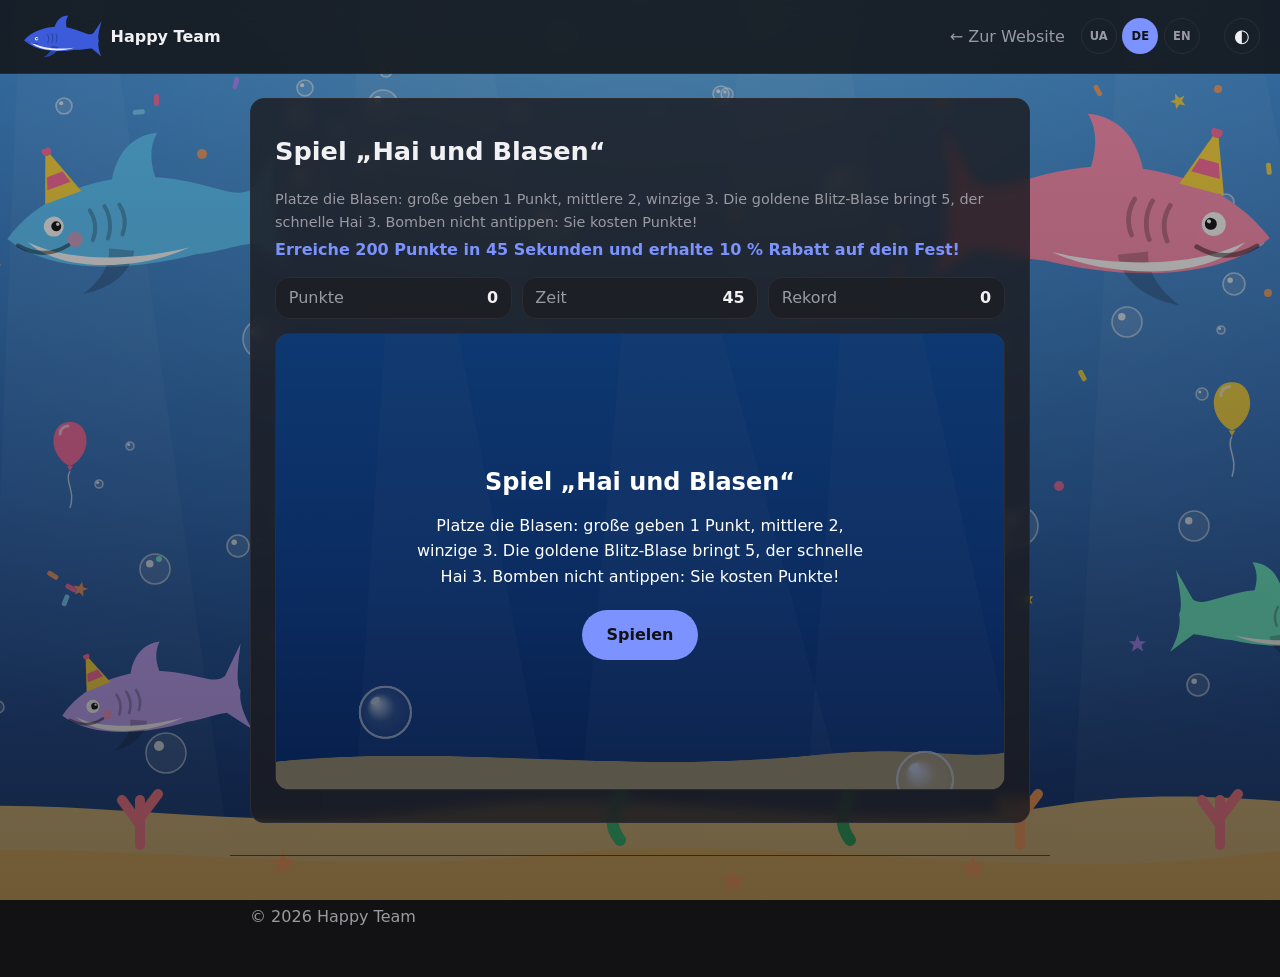
==== game.html @ 8b11d384 "Team: cleaner background around Sofiia's hair Co-Authored-By: Claude Sonnet 5.5 <noreply@anthropic.c" ====
<!doctype html>
<html lang="uk" data-theme="dark" data-title-key="game.page.title" data-desc-key="game.page.desc">
<head>
  <meta charset="utf-8">
  <meta name="viewport" content="width=device-width, initial-scale=1">
  <title>Гра «Акула та бульбашки»</title>
  <meta name="description" content="Проста гра для дітей: лопай бульбашки та лови акулу в ковпачку.">
  <meta property="og:title" content="Гра «Акула та бульбашки»">
  <meta property="og:description" content="Проста гра для дітей: лопай бульбашки та лови акулу в ковпачку.">
  <meta property="og:type" content="website">
  <link rel="icon" type="image/svg+xml" href="logo.svg">
  <script>document.documentElement.classList.add("i18n-pending");setTimeout(function(){document.documentElement.classList.remove("i18n-pending")},2500)</script>
  <link rel="stylesheet" href="style.css?v=20261071">
</head>
<body>
  <header class="header">
    <a class="logo" href="index.html" aria-label="На початок" data-i18n-aria="logo.aria">
      <img src="logo.svg" alt="Логотип акули" data-i18n-alt="logo.alt" width="82" height="44">
      <span data-i18n="logo.text">Happy Team</span>
    </a>
    <nav class="nav" aria-label="Основна навігація" data-i18n-aria="nav.aria">
      <a href="index.html" data-i18n="game.back">← На сайт</a>
    </nav>
    <div class="lang-switch" id="langSwitch" role="group" aria-label="Мова">
      <button type="button" data-lang="uk" aria-pressed="true">UA</button>
      <button type="button" data-lang="de" aria-pressed="false">DE</button>
      <button type="button" data-lang="en" aria-pressed="false">EN</button>
    </div>
    <button class="theme-toggle" id="themeToggle" type="button" aria-label="Змінити тему" data-i18n-aria="theme.aria">◐</button>
  </header>

  <main id="top">
    <section class="section game-wrap">
      <h1 class="game-title" data-i18n="game.page.title">Гра «Акула та бульбашки»</h1>
      <p class="price-note" data-i18n="game.hint">Лопай бульбашки: великі дають 1 бал, середні 2, мініатюрні 3. Золота блискавична бульбашка дає 5, швидка акула 3. Бомби не чіпай: вони забирають бали!</p>

      <p class="goal" id="goalText"></p>

      <div class="hud">
        <div><span data-i18n="game.score">Очки</span> <b id="score">0</b></div>
        <div><span data-i18n="game.time">Час</span> <b id="time">45</b></div>
        <div><span data-i18n="game.best">Рекорд</span> <b id="best">0</b></div>
      </div>

      <div class="stage">
        <canvas id="game" width="1600" height="1000" aria-label="Гра: лопай бульбашки" role="img"></canvas>
        <div class="overlay" id="overlay">
          <h2 id="overlayTitle" data-i18n="game.page.title">Гра «Акула та бульбашки»</h2>
          <p id="overlayText" data-i18n="game.hint">Лопай бульбашки: великі дають 1 бал, середні 2, мініатюрні 3. Золота блискавична бульбашка дає 5, швидка акула 3. Бомби не чіпай: вони забирають бали!</p>
          <button class="btn" id="startBtn" type="button" data-i18n="game.start">Грати</button>
          <a class="btn" id="discountBtn" href="#" target="_blank" rel="noopener" hidden data-i18n="game.discount.btn">Забрати знижку у WhatsApp</a>
        </div>
      </div>
    </section>
  </main>

  <footer class="footer">
    <p>© <span id="year"></span> <span data-i18n="footer.name">Happy Team</span></p>
  </footer>

  <script src="i18n.js?v=20261071"></script>
  <script src="game.js?v=20261071"></script>
</body>
</html>
---- style.css ----
:root {
  --bg: #fafaf8;
  --surface: #ffffff;
  --text: #1c1c1e;
  --muted: #6b6b70;
  --accent: #3b5bdb;
  --border: #e4e4e0;
  --radius: 14px;
  --max: 820px;
}

:root[data-theme="dark"] {
  --bg: #121214;
  --surface: #1c1c20;
  --text: #f1f1f3;
  --muted: #9a9aa2;
  --accent: #7c93ff;
  --border: #2c2c32;
}

* { box-sizing: border-box; }

html { scroll-behavior: smooth; }

:root[data-theme="light"] body {
  background-image:
    linear-gradient(color-mix(in srgb, var(--bg) 6%, transparent), color-mix(in srgb, var(--bg) 16%, transparent)),
    url("bg-light.svg");
}

body {
  margin: 0;
  background-color: var(--bg);
  background-image:
    linear-gradient(color-mix(in srgb, var(--bg) 30%, transparent), color-mix(in srgb, var(--bg) 55%, transparent)),
    url("bg.svg");
  background-size: cover;
  background-position: center;
  background-attachment: fixed;
  color: var(--text);
  font-family: system-ui, -apple-system, "Segoe UI", Roboto, sans-serif;
  line-height: 1.6;
  transition: background .3s, color .3s;
}

a { color: var(--accent); text-decoration: none; }
a:hover { text-decoration: underline; }

.header {
  position: sticky;
  top: 0;
  z-index: 10;
  display: flex;
  align-items: center;
  gap: 1.5rem;
  padding: .9rem 1.25rem;
  background: color-mix(in srgb, var(--bg) 85%, transparent);
  backdrop-filter: blur(10px);
  border-bottom: 1px solid var(--border);
}

.logo { display: flex; align-items: center; gap: .5rem; font-weight: 700; color: var(--text); }
.logo:hover { text-decoration: none; }
.logo img { display: block; height: 44px; width: auto; }
.nav { display: flex; gap: 1.25rem; margin-left: auto; }
.nav a { color: var(--muted); white-space: nowrap; }
.nav a:hover { color: var(--text); text-decoration: none; }

.theme-toggle {
  background: none;
  border: 1px solid var(--border);
  color: var(--text);
  width: 36px;
  height: 36px;
  border-radius: 50%;
  font-size: 1.1rem;
  cursor: pointer;
}

main, .footer { max-width: var(--max); margin: 0 auto; padding: 0 1.25rem; }

.hero {
  margin: 4rem 0 1.5rem;
  padding: 2.5rem 1.5rem 3rem;
  background: color-mix(in srgb, var(--surface) 82%, transparent);
  backdrop-filter: blur(6px);
  border: 1px solid var(--border);
  border-radius: var(--radius);
}
.eyebrow { color: var(--accent); font-weight: 600; margin: 0; }
.hero h1 { font-size: clamp(2.4rem, 8vw, 4rem); line-height: 1.1; margin: .3rem 0 1rem; }
.lead { font-size: 1.2rem; color: var(--muted); max-width: 36rem; }

.btn {
  display: inline-block;
  margin-top: 1rem;
  padding: .75rem 1.5rem;
  background: var(--accent);
  color: #fff;
  border-radius: 999px;
  font-weight: 600;
  transition: transform .2s;
}
.btn:hover { transform: translateY(-2px); text-decoration: none; }
:root[data-theme="dark"] .btn { color: #121214; }

.section {
  margin: 1.5rem 0;
  padding: 2rem 1.5rem;
  scroll-margin-top: 4rem;
  background: color-mix(in srgb, var(--surface) 82%, transparent);
  backdrop-filter: blur(6px);
  border: 1px solid var(--border);
  border-radius: var(--radius);
}
.section h2 { font-size: 1.6rem; margin: 0 0 1rem; }

.cards { display: grid; gap: 1rem; grid-template-columns: repeat(auto-fit, minmax(220px, 1fr)); }
.card {
  background: var(--surface);
  border: 1px solid var(--border);
  border-radius: var(--radius);
  padding: 1.25rem;
}
.card h3 { margin: 0 0 .4rem; }
.card p { margin: 0; color: var(--muted); }

.contacts { list-style: none; padding: 0; margin: 0; display: grid; gap: .6rem; }
.contacts li { display: flex; gap: 1rem; border-bottom: 1px solid var(--border); padding-bottom: .6rem; }
.contacts span { color: var(--muted); min-width: 6rem; }

.footer { margin-top: 2rem; padding-top: 2rem; padding-bottom: 2rem; color: var(--muted); border-top: 1px solid var(--border); }

.reveal { opacity: 0; transform: translateY(16px); transition: opacity .6s, transform .6s; }
.reveal.visible { opacity: 1; transform: none; }

@media (max-width: 520px) {
  .header { gap: .75rem; padding-inline: .9rem; }
  .nav { gap: .7rem; font-size: .85rem; }
  .logo span { display: none; }
  .hero { margin-top: 2rem; }
}

@media (prefers-reduced-motion: reduce) {
  html { scroll-behavior: auto; }
  .reveal { opacity: 1; transform: none; transition: none; }
}

.bubbles {
  --bubble-rim: rgba(255, 255, 255, .75);
  --bubble-shine: rgba(255, 255, 255, .95);
  --bubble-fill: rgba(255, 255, 255, .14);
  position: fixed;
  inset: 0;
  z-index: 5;
  overflow: hidden;
  pointer-events: none;
}

:root[data-theme="light"] .bubbles {
  --bubble-rim: rgba(36, 150, 240, .8);
  --bubble-shine: rgba(190, 230, 255, .95);
  --bubble-fill: rgba(90, 190, 255, .22);
}

.bubble {
  position: absolute;
  bottom: -80px;
  border-radius: 50%;
  background: radial-gradient(circle at 30% 30%, var(--bubble-shine) 0 12%, var(--bubble-fill) 45%, transparent 100%);
  border: 1.5px solid var(--bubble-rim);
  opacity: 0;
  animation: rise var(--dur) ease-in var(--delay) forwards;
}

@keyframes rise {
  0%   { transform: translate(0, 0); opacity: 0; }
  8%   { opacity: .95; }
  25%  { transform: translate(var(--sway), -28vh); }
  50%  { transform: translate(calc(var(--sway) * -1), -58vh); }
  75%  { transform: translate(var(--sway), -88vh); opacity: .9; }
  100% { transform: translate(calc(var(--sway) * -.5), -125vh); opacity: 0; }
}

@media (prefers-reduced-motion: reduce) {
  .bubbles { display: none; }
}

#musicToggle { position: relative; margin-left: -.75rem; }
#musicToggle[aria-pressed="true"] { background: var(--accent); color: #fff; border-color: transparent; }
:root[data-theme="dark"] #musicToggle[aria-pressed="true"] { color: #121214; }
#musicToggle[aria-pressed="false"]::after {
  content: "";
  position: absolute;
  inset: 50% 22% auto;
  height: 2px;
  background: currentColor;
  transform: rotate(-45deg);
}

:root {
  --pop-rim: rgba(255, 255, 255, .8);
  --pop-shine: rgba(255, 255, 255, .95);
  --pop-fill: rgba(255, 255, 255, .16);
}

:root[data-theme="light"] {
  --pop-rim: rgba(36, 150, 240, .85);
  --pop-shine: rgba(190, 230, 255, .95);
  --pop-fill: rgba(90, 190, 255, .25);
}

.pop-bubble {
  position: fixed;
  z-index: 20;
  width: var(--size);
  height: var(--size);
  margin: calc(var(--size) / -2) 0 0 calc(var(--size) / -2);
  border-radius: 50%;
  background: radial-gradient(circle at 30% 30%, var(--pop-shine) 0 14%, var(--pop-fill) 50%, transparent 100%);
  border: 1.5px solid var(--pop-rim);
  pointer-events: none;
  animation: pop-rise var(--dur) ease-out forwards;
}

@keyframes pop-rise {
  0%   { transform: translate(0, 0) scale(.4); opacity: 0; }
  15%  { opacity: 1; }
  60%  { transform: translate(var(--dx), calc(var(--dy) * .6)) scale(1); opacity: .9; }
  100% { transform: translate(calc(var(--dx) * 1.3), var(--dy)) scale(1.05); opacity: 0; }
}

@media (prefers-reduced-motion: reduce) {
  .pop-bubble { display: none; }
}

html, body { cursor: url("submarine.svg") 5 19, auto; }
a, button { cursor: url("submarine.svg") 5 19, pointer; }

body {
  -webkit-user-select: none;
  user-select: none;
}

.contacts {
  -webkit-user-select: text;
  user-select: text;
}

img { -webkit-user-drag: none; user-drag: none; }

.card-note { font-size: .9rem; margin-bottom: .8rem !important; }

.checklist { list-style: none; margin: 0; padding: 0; display: grid; gap: .55rem; }
.checklist li { position: relative; padding-left: 1.7rem; }
.checklist li::before {
  position: absolute;
  left: 0;
  top: .1em;
  width: 1.2rem;
  height: 1.2rem;
  display: grid;
  place-items: center;
  border-radius: 50%;
  font-size: .8rem;
  font-weight: 700;
  line-height: 1;
}
.checklist.base li::before { content: "✓"; background: #2fbf71; color: #fff; }
.checklist.extra li::before { content: "+"; background: #ffb020; color: #1c1c1e; }

.price-note { margin: 1rem 0 0; color: var(--muted); font-size: .9rem; }

.contacts .v { color: inherit; min-width: 0; }

.lang-switch {
  display: flex;
  gap: .35rem;
  margin-left: -.5rem;
}
.lang-switch button {
  width: 36px;
  height: 36px;
  padding: 0;
  display: grid;
  place-items: center;
  background: none;
  border: 1px solid var(--border);
  border-radius: 50%;
  color: var(--muted);
  font: inherit;
  font-size: .72rem;
  font-weight: 700;
  letter-spacing: .02em;
  cursor: inherit;
}
.lang-switch button[aria-pressed="true"] { background: var(--accent); color: #fff; border-color: transparent; }
:root[data-theme="dark"] .lang-switch button[aria-pressed="true"] { color: #121214; }

@media (max-width: 520px) {
  .header { gap: .5rem; }
  .nav { gap: .55rem; font-size: .8rem; }
  .theme-toggle { width: 32px; height: 32px; font-size: 1rem; }
  #musicToggle, .lang-switch { margin-left: 0; }
  .logo img { height: 36px; }
}

@media (max-width: 520px) {
  .header { flex-wrap: wrap; row-gap: .35rem; }
  .logo { margin-right: auto; }
  .nav { order: 3; width: 100%; margin-left: 0; justify-content: space-between; font-size: .85rem; }
  .section { scroll-margin-top: 6.5rem; }
  .hero h1 { font-size: clamp(1.5rem, 7.6vw, 2.4rem); overflow-wrap: anywhere; }
}

.contacts li { flex-wrap: wrap; gap: .15rem 1rem; }
.contacts a { overflow-wrap: anywhere; min-width: 0; }
@media (max-width: 520px) {
  .contacts span { min-width: 5rem; }
}

@media (max-width: 520px) {
  .lang-switch { gap: .3rem; }
  .lang-switch button { width: 32px; height: 32px; font-size: .68rem; }
}

.wa-fab {
  position: fixed;
  right: 1rem;
  bottom: 1rem;
  z-index: 15;
  width: 56px;
  height: 56px;
  display: grid;
  place-items: center;
  border-radius: 50%;
  background: #25d366;
  color: #fff;
  box-shadow: 0 6px 18px rgba(0, 0, 0, .35);
  transition: transform .2s;
}
.wa-fab:hover { transform: scale(1.08); text-decoration: none; }
.wa-fab svg { width: 30px; height: 30px; }

.tg-fab { background: #26a5e4; bottom: calc(1rem + 56px + .75rem); }

.steps { list-style: none; margin: 0; padding: 0; display: grid; gap: 1rem; counter-reset: step; }
.steps li { position: relative; padding-left: 3rem; counter-increment: step; }
.steps li::before {
  content: counter(step);
  position: absolute;
  left: 0;
  top: 0;
  width: 2.2rem;
  height: 2.2rem;
  display: grid;
  place-items: center;
  border-radius: 50%;
  background: var(--accent);
  color: #fff;
  font-weight: 700;
}
:root[data-theme="dark"] .steps li::before { color: #121214; }
.steps p { margin: .2rem 0 0; color: var(--muted); }

.card.wide { grid-column: 1 / -1; }

.game-title { font-size: 1.6rem; margin: 0 0 .4rem; }
.hud { display: flex; flex-wrap: wrap; gap: .6rem; margin: .9rem 0; }
.hud div {
  flex: 1 1 90px;
  display: flex;
  justify-content: space-between;
  gap: .5rem;
  padding: .45rem .8rem;
  background: color-mix(in srgb, var(--surface) 70%, transparent);
  border: 1px solid var(--border);
  border-radius: var(--radius);
}
.hud span { color: var(--muted); }
.hud b { font-variant-numeric: tabular-nums; }
.stage {
  position: relative;
  aspect-ratio: 8 / 5;
  overflow: hidden;
  border: 1px solid var(--border);
  border-radius: var(--radius);
  background: #0c2d6b;
}
.stage canvas { display: block; width: 100%; height: 100%; touch-action: none; }
.overlay {
  position: absolute;
  inset: 0;
  display: grid;
  place-content: center;
  justify-items: center;
  gap: .7rem;
  padding: 1rem;
  text-align: center;
  color: #fff;
  background: rgba(5, 20, 50, .6);
}
.overlay[hidden] { display: none; }
.overlay h2 { margin: 0; font-size: 1.5rem; }
.overlay p { margin: 0; max-width: 28rem; white-space: pre-line; }
button.btn { border: 0; font: inherit; font-weight: 600; cursor: inherit; }
.section .btn { margin-top: .6rem; }

/* у грі курсор: приціл над полем, звичайний над кнопками */
.stage, .stage * { cursor: default; }
.stage canvas { cursor: url("crosshair.svg") 22 22, crosshair; }
.stage .btn { cursor: pointer; }

.ig-fab {
  background: linear-gradient(45deg, #f9ce34 0%, #ee2a7b 55%, #6228d7 100%);
  bottom: calc(1rem + 2 * (56px + .75rem));
}

@media (max-width: 360px) {
  .header { gap: .35rem; padding-inline: .7rem; }
  .logo img { height: 30px; }
  .theme-toggle { width: 28px; height: 28px; font-size: .9rem; }
  .lang-switch { gap: .2rem; }
  .lang-switch button { width: 28px; height: 28px; font-size: .62rem; }
}

.goal { margin: .2rem 0 .4rem; font-weight: 600; color: var(--accent); }
#discountBtn[hidden] { display: none; }

.card .price { margin: .8rem 0 0; font-weight: 600; color: var(--accent); }

.i18n-pending body { visibility: hidden; }

/* калькулятор, теми, посилання-картки */
input, select, textarea { -webkit-user-select: text; user-select: text; }
.calc-form { display: grid; grid-template-columns: repeat(2, 1fr); gap: .9rem 1rem; margin-top: 1rem; }
.field { display: flex; flex-direction: column; gap: .3rem; font-size: .9rem; color: var(--muted); border: 0; padding: 0; margin: 0; min-width: 0; }
.field input, .field select {
  font: inherit;
  color: var(--text);
  background: color-mix(in srgb, var(--surface) 88%, transparent);
  border: 1px solid var(--border);
  border-radius: 10px;
  padding: .55rem .7rem;
  min-height: 42px;
}
.field input:focus, .field select:focus { outline: 2px solid var(--accent); outline-offset: 1px; }
.extras { grid-column: 1 / -1; flex-direction: row; flex-wrap: wrap; gap: .5rem 1.4rem; align-items: center; }
.extras legend { padding: 0; margin-bottom: .3rem; }
.check { display: flex; align-items: center; gap: .5rem; color: var(--text); font-size: 1rem; }
.check input { width: 1.2rem; height: 1.2rem; min-height: 0; accent-color: var(--accent); }
.calc-result { margin: 1.2rem 0 .3rem; font-size: 1.1rem; }
.calc-result strong { display: block; font-size: 2rem; color: var(--accent); }
.calc-actions { display: flex; flex-wrap: wrap; gap: .7rem; margin-top: .8rem; }
.btn-ghost { background: transparent; color: var(--accent); border: 2px solid var(--accent); }
:root[data-theme="dark"] .btn-ghost { color: var(--accent); }
a.card { display: block; color: inherit; transition: transform .2s, border-color .2s; }
a.card:hover { transform: translateY(-3px); border-color: var(--accent); text-decoration: none; }
.lead2 { font-size: 1.1rem; color: var(--muted); max-width: 40rem; }
.h2-small { font-size: 1.2rem; margin: 1.4rem 0 .6rem; }
@media (max-width: 560px) { .calc-form { grid-template-columns: 1fr; } .extras { grid-column: auto; } }
.date-hint { font-size: .78rem; color: var(--muted); }
.date-hint.bad { color: #ff6b6b; font-weight: 600; }
.cal-wrap { position: relative; }
#cDate { cursor: pointer; }
.cal-pop { position: absolute; z-index: 30; top: 100%; left: 0; width: min(310px, 92vw); margin-top: .3rem; padding: .7rem; border-radius: 14px; background: var(--surface); border: 1px solid var(--accent); box-shadow: 0 10px 30px rgba(0,0,0,.45); color: var(--text, #fff); }
.cal-pop[hidden] { display: none; }
.cal-head { display: flex; align-items: center; justify-content: space-between; margin-bottom: .5rem; text-transform: capitalize; }
.cal-nav { width: 32px; height: 32px; border-radius: 50%; border: 1px solid var(--accent); background: transparent; color: inherit; font-size: 1.2rem; cursor: pointer; }
.cal-nav[aria-disabled] { opacity: .3; cursor: default; }
.cal-grid { display: grid; grid-template-columns: repeat(7, 1fr); gap: 3px; text-align: center; }
.cal-grid i { font-style: normal; font-size: .72rem; opacity: .6; }
.cal-day { aspect-ratio: 1; border: 0; border-radius: 8px; font: inherit; font-size: .9rem; color: inherit; background: transparent; cursor: pointer; padding: 0; }
.cal-day.ok { background: color-mix(in srgb, var(--accent) 22%, transparent); font-weight: 700; }
.cal-day.ok:hover { background: var(--accent); color: #fff; }
.cal-day.no { opacity: .6; color: #ff6b6b; cursor: not-allowed; }
.cal-day.no:hover { opacity: .6; }
.cal-day.shake { opacity: 1; animation: calshake .3s 2; }
@keyframes calshake { 25% { transform: translateX(-3px); } 75% { transform: translateX(3px); } }
.team { list-style: none; margin: 1rem 0 0; padding: 0; display: grid; grid-template-columns: repeat(4, 1fr); gap: 1rem; }
.team li { text-align: center; }
.team img { width: 100%; height: auto; aspect-ratio: 1; object-fit: cover; border-radius: 50%; border: 3px solid var(--accent); display: block; }
.team span { display: block; margin-top: .6rem; font-weight: 700; }
@media (max-width: 640px) { .team { grid-template-columns: repeat(2, 1fr); } }
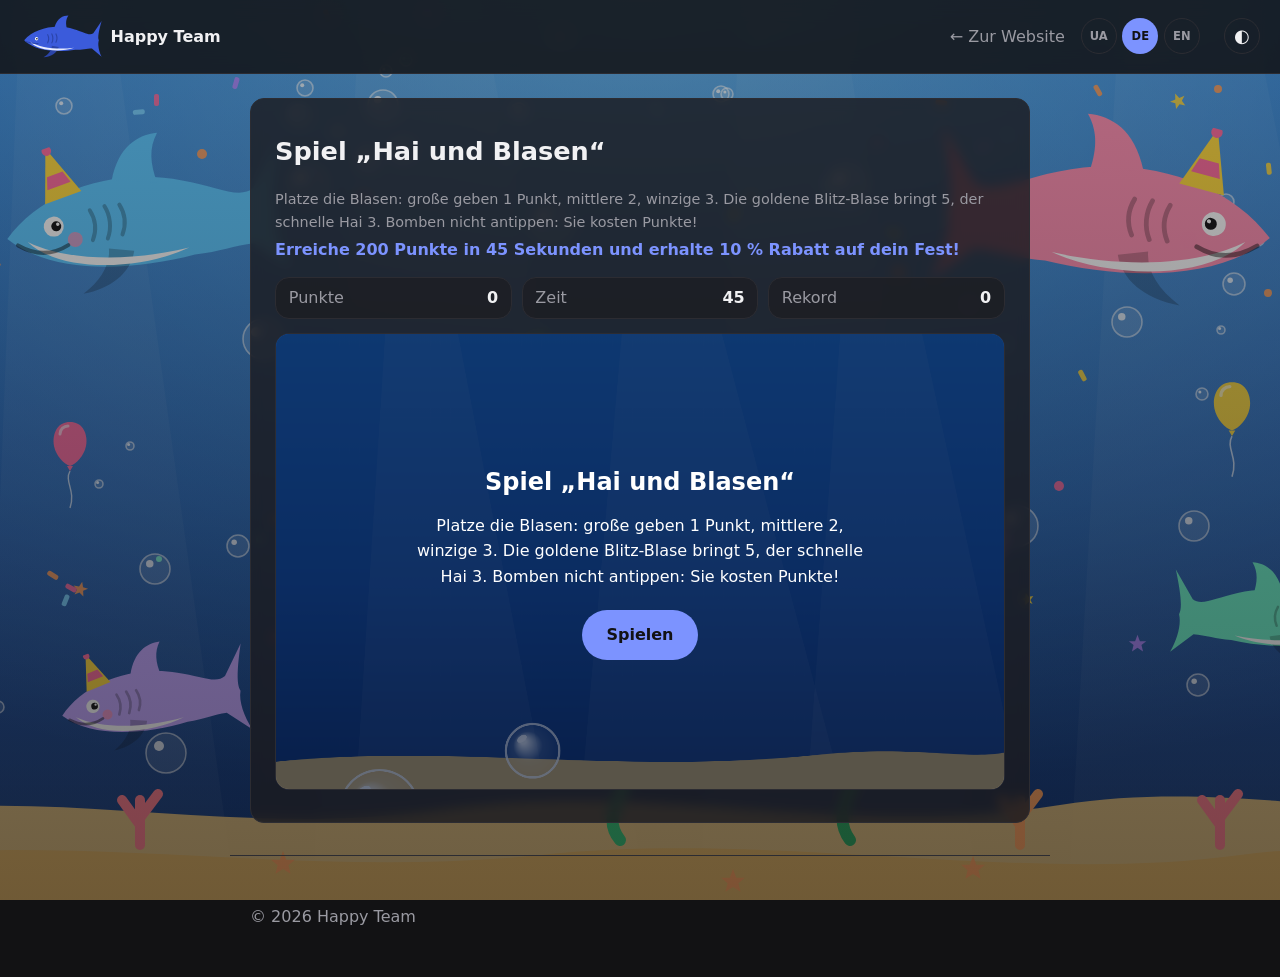
==== commit ee377f25: "Team: restore original Sofiia photo Co-Authored-By: Claude Sonnet 5.5 <noreply@anthropic.com>" ====
--- a/game.html
+++ b/game.html
@@ -10,7 +10,7 @@
   <meta property="og:type" content="website">
   <link rel="icon" type="image/svg+xml" href="logo.svg">
   <script>document.documentElement.classList.add("i18n-pending");setTimeout(function(){document.documentElement.classList.remove("i18n-pending")},2500)</script>
-  <link rel="stylesheet" href="style.css?v=20261071">
+  <link rel="stylesheet" href="style.css?v=20261072">
 </head>
 <body>
   <header class="header">
@@ -58,7 +58,7 @@
     <p>© <span id="year"></span> <span data-i18n="footer.name">Happy Team</span></p>
   </footer>
 
-  <script src="i18n.js?v=20261071"></script>
-  <script src="game.js?v=20261071"></script>
+  <script src="i18n.js?v=20261072"></script>
+  <script src="game.js?v=20261072"></script>
 </body>
 </html>
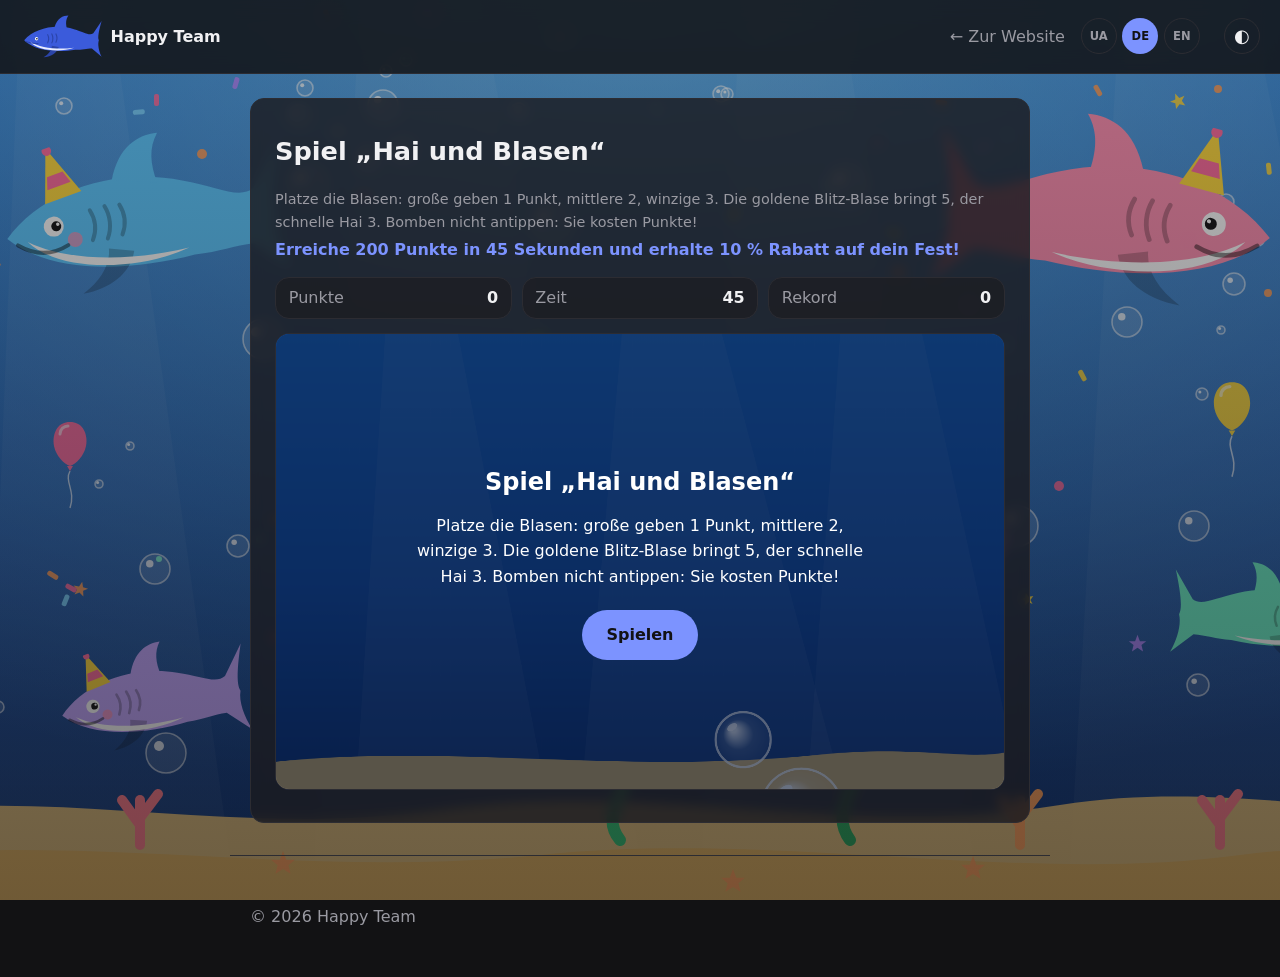
==== commit 22392505: "Team: Marharyta Pavlenko full name Co-Authored-By: Claude Sonnet 5.5 <noreply@anthropic.com>" ====
--- a/game.html
+++ b/game.html
@@ -10,7 +10,7 @@
   <meta property="og:type" content="website">
   <link rel="icon" type="image/svg+xml" href="logo.svg">
   <script>document.documentElement.classList.add("i18n-pending");setTimeout(function(){document.documentElement.classList.remove("i18n-pending")},2500)</script>
-  <link rel="stylesheet" href="style.css?v=20261072">
+  <link rel="stylesheet" href="style.css?v=20261073">
 </head>
 <body>
   <header class="header">
@@ -58,7 +58,7 @@
     <p>© <span id="year"></span> <span data-i18n="footer.name">Happy Team</span></p>
   </footer>
 
-  <script src="i18n.js?v=20261072"></script>
-  <script src="game.js?v=20261072"></script>
+  <script src="i18n.js?v=20261073"></script>
+  <script src="game.js?v=20261073"></script>
 </body>
 </html>
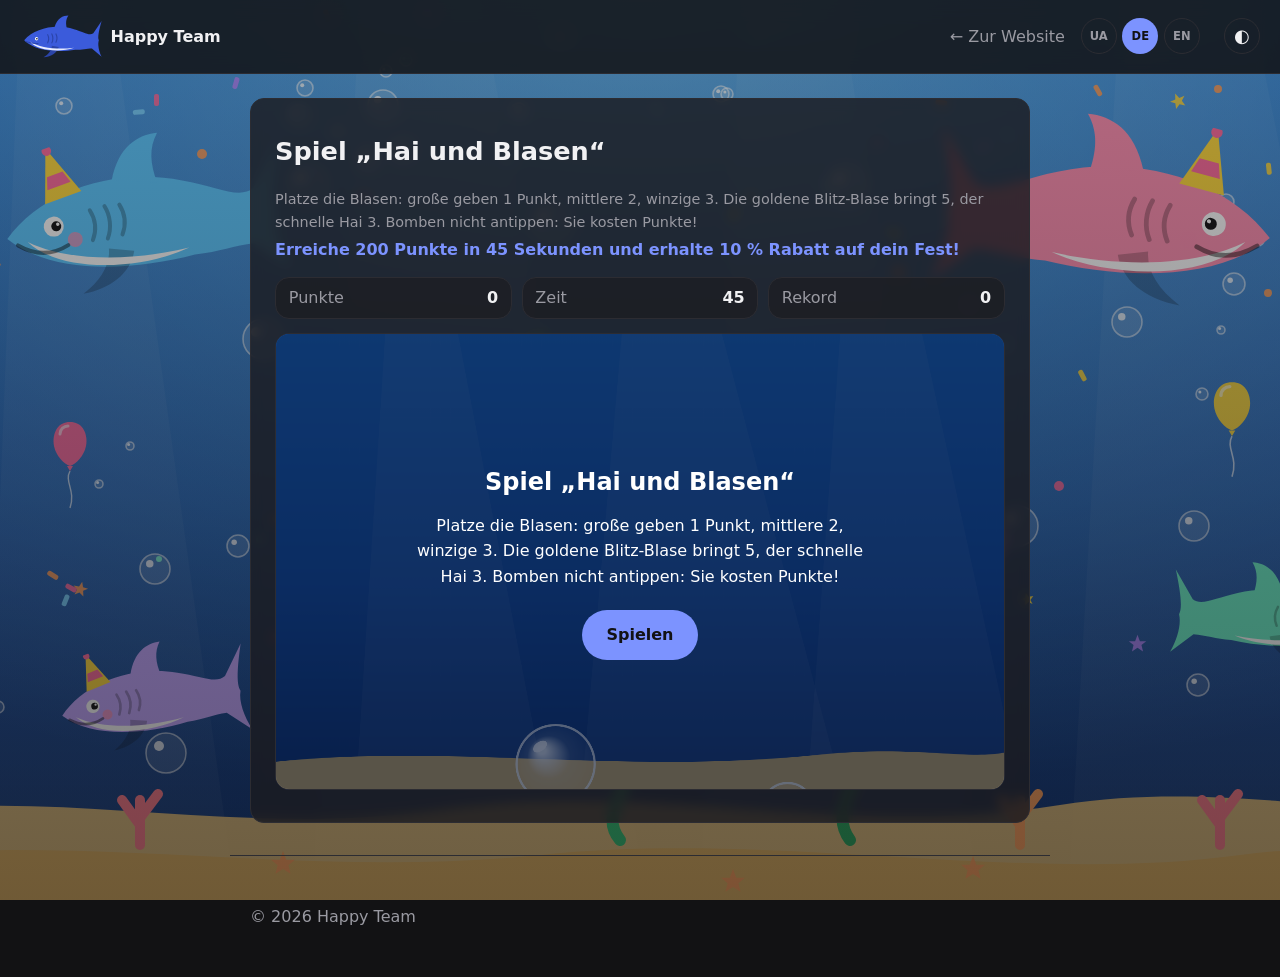
==== commit 6a29172e: "Add motto quote in About section (UA/DE/EN) Co-Authored-By: Claude Sonnet 5.5 <noreply@anthropic.com" ====
--- a/game.html
+++ b/game.html
@@ -10,7 +10,7 @@
   <meta property="og:type" content="website">
   <link rel="icon" type="image/svg+xml" href="logo.svg">
   <script>document.documentElement.classList.add("i18n-pending");setTimeout(function(){document.documentElement.classList.remove("i18n-pending")},2500)</script>
-  <link rel="stylesheet" href="style.css?v=20261073">
+  <link rel="stylesheet" href="style.css?v=20261074">
 </head>
 <body>
   <header class="header">
@@ -58,7 +58,7 @@
     <p>© <span id="year"></span> <span data-i18n="footer.name">Happy Team</span></p>
   </footer>
 
-  <script src="i18n.js?v=20261073"></script>
-  <script src="game.js?v=20261073"></script>
+  <script src="i18n.js?v=20261074"></script>
+  <script src="game.js?v=20261074"></script>
 </body>
 </html>
--- a/style.css
+++ b/style.css
@@ -482,3 +482,4 @@
 .team img { width: 100%; height: auto; aspect-ratio: 1; object-fit: cover; border-radius: 50%; border: 3px solid var(--accent); display: block; }
 .team span { display: block; margin-top: .6rem; font-weight: 700; }
 @media (max-width: 640px) { .team { grid-template-columns: repeat(2, 1fr); } }
+.quote { margin: .2rem 0 1rem; padding: .2rem 0 .2rem 1rem; border-left: 4px solid var(--accent); font-size: 1.2rem; font-style: italic; font-weight: 600; line-height: 1.45; }
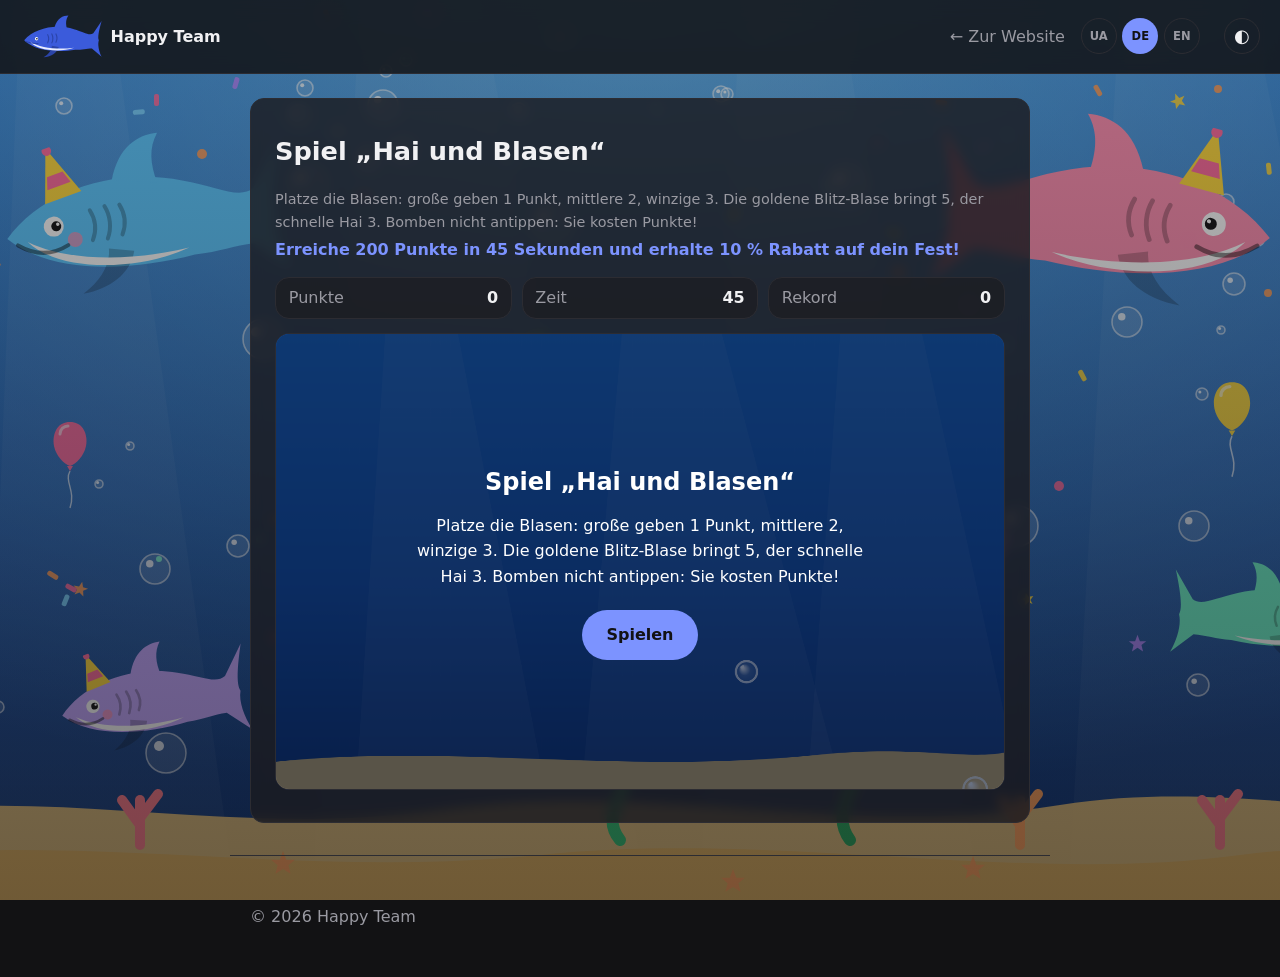
==== commit b46d8a44: "Flower at the end of the quote Co-Authored-By: Claude Sonnet 5.5 <noreply@anthropic.com>" ====
--- a/game.html
+++ b/game.html
@@ -10,7 +10,7 @@
   <meta property="og:type" content="website">
   <link rel="icon" type="image/svg+xml" href="logo.svg">
   <script>document.documentElement.classList.add("i18n-pending");setTimeout(function(){document.documentElement.classList.remove("i18n-pending")},2500)</script>
-  <link rel="stylesheet" href="style.css?v=20261074">
+  <link rel="stylesheet" href="style.css?v=20261075">
 </head>
 <body>
   <header class="header">
@@ -58,7 +58,7 @@
     <p>© <span id="year"></span> <span data-i18n="footer.name">Happy Team</span></p>
   </footer>
 
-  <script src="i18n.js?v=20261074"></script>
-  <script src="game.js?v=20261074"></script>
+  <script src="i18n.js?v=20261075"></script>
+  <script src="game.js?v=20261075"></script>
 </body>
 </html>
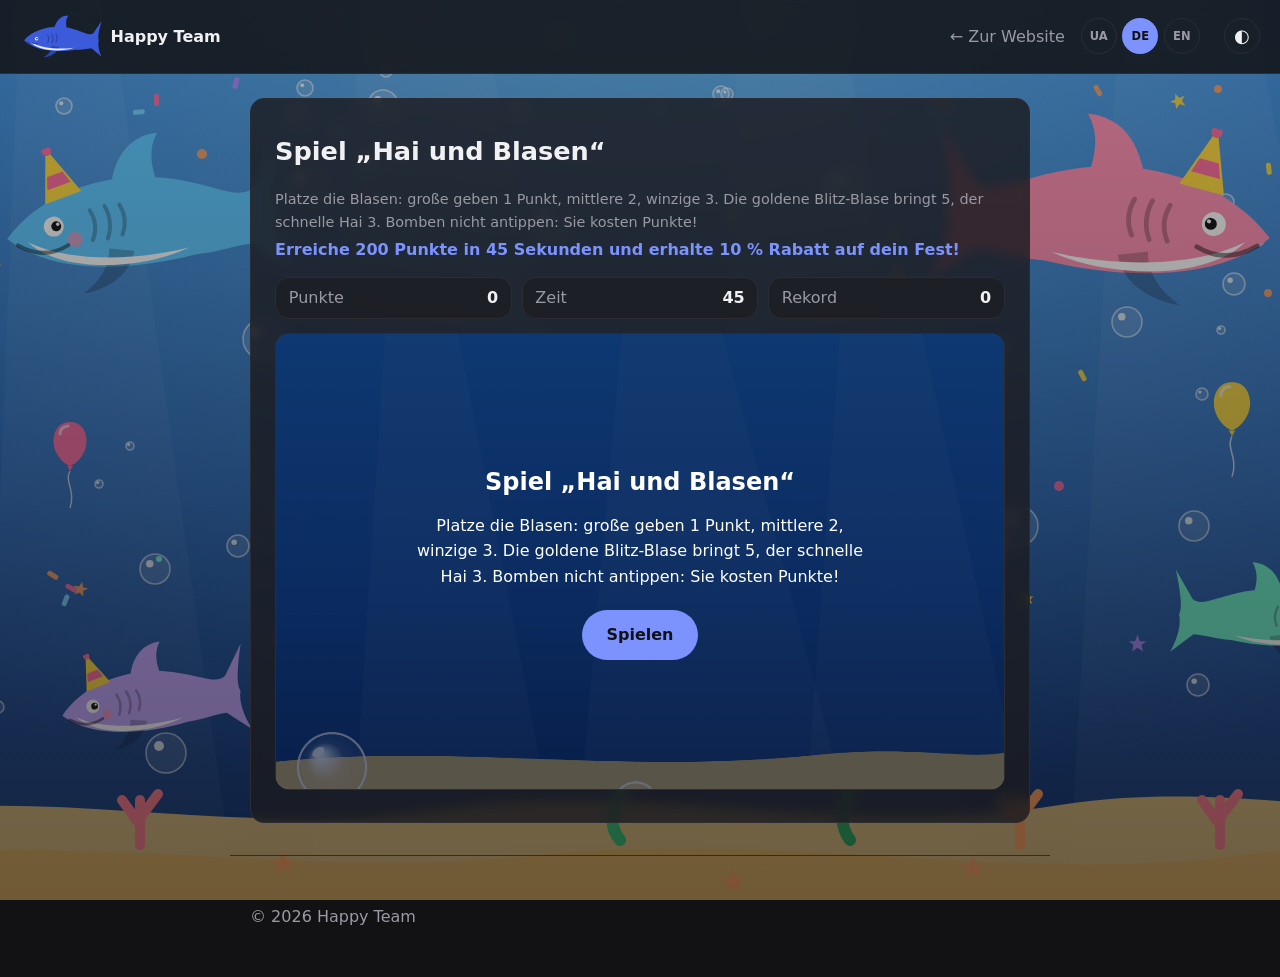
==== commit 1497e801: "Quote: чаклунство Co-Authored-By: Claude Sonnet 5.5 <noreply@anthropic.com>" ====
--- a/game.html
+++ b/game.html
@@ -10,7 +10,7 @@
   <meta property="og:type" content="website">
   <link rel="icon" type="image/svg+xml" href="logo.svg">
   <script>document.documentElement.classList.add("i18n-pending");setTimeout(function(){document.documentElement.classList.remove("i18n-pending")},2500)</script>
-  <link rel="stylesheet" href="style.css?v=20261075">
+  <link rel="stylesheet" href="style.css?v=20261076">
 </head>
 <body>
   <header class="header">
@@ -58,7 +58,7 @@
     <p>© <span id="year"></span> <span data-i18n="footer.name">Happy Team</span></p>
   </footer>
 
-  <script src="i18n.js?v=20261075"></script>
-  <script src="game.js?v=20261075"></script>
+  <script src="i18n.js?v=20261076"></script>
+  <script src="game.js?v=20261076"></script>
 </body>
 </html>
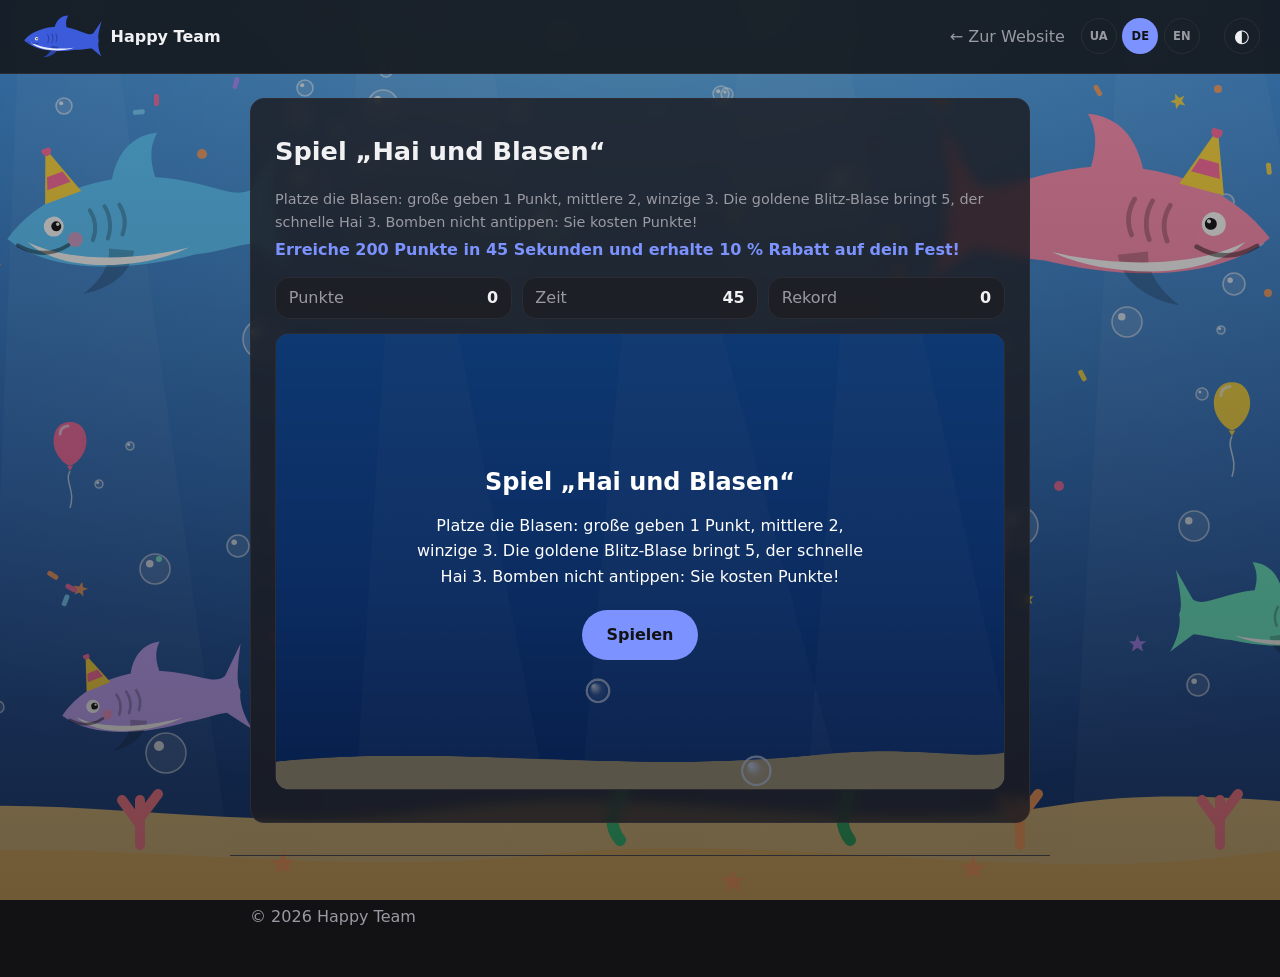
==== commit d087efcf: "Share button (native share on phones, WhatsApp on desktop) Co-Authored-By: Claude Sonnet 5.5 <norepl" ====
--- a/game.html
+++ b/game.html
@@ -10,7 +10,7 @@
   <meta property="og:type" content="website">
   <link rel="icon" type="image/svg+xml" href="logo.svg">
   <script>document.documentElement.classList.add("i18n-pending");setTimeout(function(){document.documentElement.classList.remove("i18n-pending")},2500)</script>
-  <link rel="stylesheet" href="style.css?v=20261076">
+  <link rel="stylesheet" href="style.css?v=20261077">
 </head>
 <body>
   <header class="header">
@@ -58,7 +58,7 @@
     <p>© <span id="year"></span> <span data-i18n="footer.name">Happy Team</span></p>
   </footer>
 
-  <script src="i18n.js?v=20261076"></script>
-  <script src="game.js?v=20261076"></script>
+  <script src="i18n.js?v=20261077"></script>
+  <script src="game.js?v=20261077"></script>
 </body>
 </html>
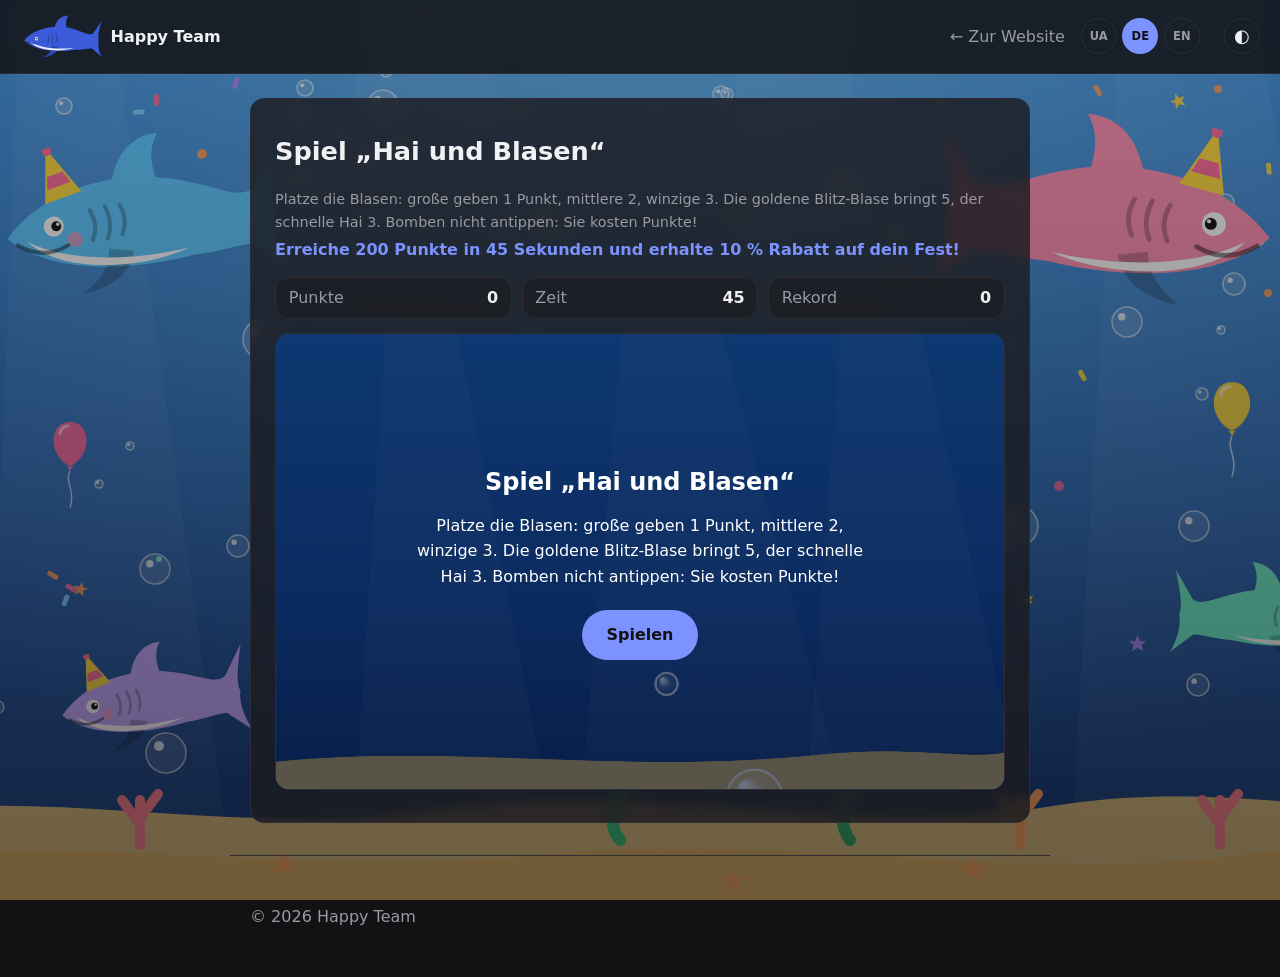
==== commit 9e1d6802: "Remove all prices from the site Co-Authored-By: Claude Sonnet 5.5 <noreply@anthropic.com>" ====
--- a/game.html
+++ b/game.html
@@ -10,7 +10,7 @@
   <meta property="og:type" content="website">
   <link rel="icon" type="image/svg+xml" href="logo.svg">
   <script>document.documentElement.classList.add("i18n-pending");setTimeout(function(){document.documentElement.classList.remove("i18n-pending")},2500)</script>
-  <link rel="stylesheet" href="style.css?v=20261077">
+  <link rel="stylesheet" href="style.css?v=20261078">
 </head>
 <body>
   <header class="header">
@@ -58,7 +58,7 @@
     <p>© <span id="year"></span> <span data-i18n="footer.name">Happy Team</span></p>
   </footer>
 
-  <script src="i18n.js?v=20261077"></script>
-  <script src="game.js?v=20261077"></script>
+  <script src="i18n.js?v=20261078"></script>
+  <script src="game.js?v=20261078"></script>
 </body>
 </html>
